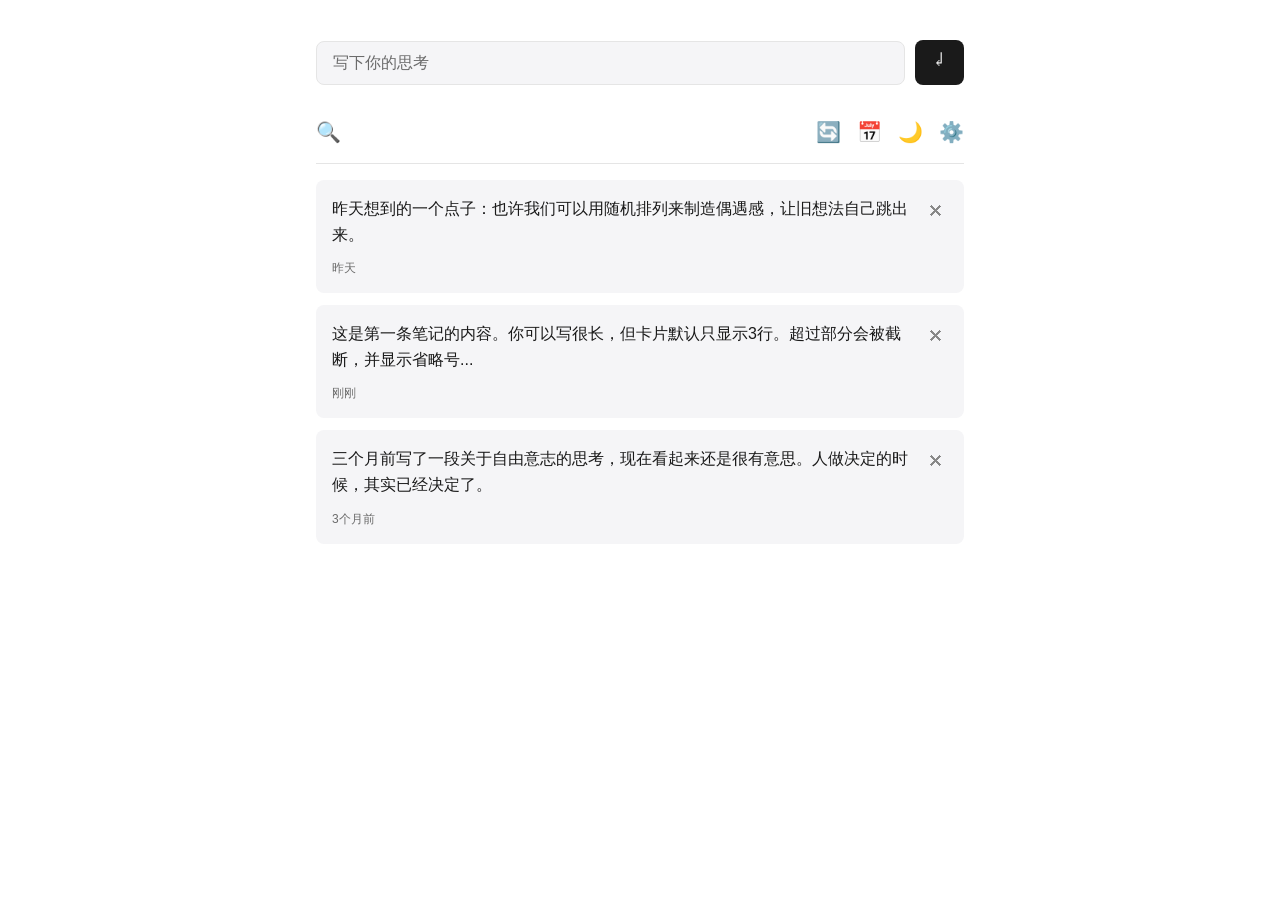
==== index.html @ ef9dca8f "第一次提交，初稿吧，还差api呢" ====
<!DOCTYPE html>
<html lang="zh-CN">

<head>
    <meta charset="UTF-8">
    <meta name="viewport" content="width=device-width, initial-scale=1.0">
    <title>MindSpark · 想法引力场</title>
    <style>
        /* 设计系统 - 变量 */
        :root {
            --bg-primary: #ffffff;
            /* 主背景：纯白 */
            --bg-card: #f5f5f7;
            --bg-input: #f5f5f7;
            --text-primary: #1a1a1a;
            --text-secondary: #6b6b6b;
            --border: #e5e5e5;
            --accent: #1a1a1a;
            --danger: #cc4444;
            --card-hover: #eaeaea;
        }

        /* 深色主题 - 通过 .dark-theme 类激活 */
        .dark-theme {
            --bg-primary: #1a1a1a;
            --bg-card: #252525;
            --bg-input: #2a2a2a;
            --text-primary: #e0e0e0;
            --text-secondary: #888888;
            --border: #333333;
            --accent: #ffffff;
            --danger: #cc4444;
            --card-hover: #2e2e2e;
        }

        /* 全局重置 */
        * {
            margin: 0;
            padding: 0;
            box-sizing: border-box;
        }

        body {
            background-color: var(--bg-primary);
            font-family: -apple-system, BlinkMacSystemFont, "Segoe UI", Roboto, "Noto Sans SC", sans-serif;
            color: var(--text-primary);
            line-height: 1.5;
            padding: 40px 0;
            /* 上边距40px，左右0，下边距40px */
            margin: 0;
            transition: background-color 0.2s ease, color 0.2s ease;
        }


        .container {
            max-width: 680px;
            margin: 0 auto;
            padding: 0 16px;
            /* 左右留白，上边距由 body 提供 */
        }

        /* 顶部输入区 */
        .top-bar {
            display: flex;
            align-items: center;
            gap: 10px;
            margin-bottom: 24px;
        }

        .search-input {
            flex: 1;
            background-color: var(--bg-input);
            border: 1px solid var(--border);
            border-radius: 8px;
            padding: 12px 16px;
            /* 调大内边距，更舒适 */
            font-size: 16px;
            color: var(--text-primary);
            outline: none;
            transition: border 0.15s;
        }

        .search-input:focus {
            border-color: #555;
        }

        .search-input::placeholder {
            color: var(--text-secondary);
        }

        .search-btn {
            padding: 12px 20px;
            background-color: var(--accent);
            color: var(--bg-primary);
            /* 注意这里分号 */
            border: none;
            border-radius: 8px;
            font-size: 18px;
            cursor: pointer;
            white-space: nowrap;
            transition: 0.1s;
        }

        .search-btn:hover {
            opacity: 0.9;
        }

        /* 工具栏 */
        .toolbar {
            display: flex;
            justify-content: space-between;
            align-items: center;
            padding: 8px 0 16px;
            border-bottom: 1px solid var(--border);
            margin-bottom: 16px;
        }

        .icon {
            font-size: 20px;
            color: var(--text-secondary);
            cursor: pointer;
            background: transparent;
            width: auto;
            height: auto;
            display: flex;
            justify-content: center;
            align-items: center;
            transition: background-color 0.2s ease, border-color 0.2s ease, color 0.2s ease;
        }

        .icon:hover {
            color: var(--accent);
        }

        .icon.active {
            color: var(--accent);
        }

        /* 卡片流 */
        .note-card {
            background-color: var(--bg-card);
            border-radius: 8px;
            padding: 16px;
            margin-bottom: 12px;
            transition: background 0.15s, border 0.2s, margin 0.2s;
            cursor: pointer;
            animation: fadeIn 0.6s ease-in-out;
            animation-fill-mode: backwards;
        }

        .note-card:hover {
            background-color: var(--card-hover);
        }

        .note-content {
            font-size: 16px;
            color: var(--text-primary);
            line-height: 1.6;
            margin-bottom: 12px;
            /* 3行截断 */
            display: -webkit-box;
            -webkit-line-clamp: 3;
            -webkit-box-orient: vertical;
            overflow: hidden;
            word-break: break-word;
        }

        .note-time {
            font-size: 12px;
            color: var(--text-secondary);
            text-align: left;
        }

        /* 淡出动画 */
        .note-card.fade-out {
            opacity: 0;
            transition: opacity 0.3s ease;
        }

        .delete-btn:hover {
            color: var(--danger) !important;
            transition: color 0.15s;
        }

        /* ---------- 删除淡出动画 ---------- */
        .note-card.fade-out {
            opacity: 0;
            transition: opacity 0.3s ease;
        }

        /* 空状态提示（稍后 JS 会用到） */
        .empty-state {
            text-align: center;
            color: var(--text-secondary);
            padding: 48px 0;
            font-size: 16px;
        }

        /* ---------- 模态框（卡片弹出层）---------- */
        .modal-overlay {
            position: fixed;
            top: 0;
            left: 0;
            width: 100%;
            height: 100%;
            background-color: rgba(0, 0, 0, 0.5);
            display: flex;
            align-items: center;
            justify-content: center;
            z-index: 1000;
            opacity: 0;
            visibility: hidden;
            transition: opacity 0.2s ease, visibility 0.2s ease;
        }

        .modal-overlay.active {
            opacity: 1;
            visibility: visible;
        }

        .modal-card {
            background-color: var(--bg-card);
            color: var(--text-primary);
            border-radius: 12px;
            padding: 24px;
            max-width: 600px;
            width: 90%;
            max-height: 80vh;
            overflow-y: auto;
            box-shadow: 0 10px 25px rgba(0, 0, 0, 0.2);
            border: 1px solid var(--border);
        }

        .modal-content {
            font-size: 18px;
            line-height: 1.6;
            margin-bottom: 20px;
            white-space: pre-wrap;
            word-break: break-word;
        }

        .modal-time {
            font-size: 14px;
            color: var(--text-secondary);
            margin-bottom: 16px;
        }

        .modal-close-btn {
            display: inline-block;
            padding: 8px 16px;
            background-color: var(--accent);
            color: var(--bg-primary);
            border: none;
            border-radius: 6px;
            cursor: pointer;
            font-size: 14px;
            transition: opacity 0.15s;
        }

        .modal-close-btn:hover {
            opacity: 0.8;
        }

        .toolbar-search-input {
            background-color: var(--bg-input);
            color: var(--text-primary);
            border: 1px solid var(--border);
            border-radius: 8px;
            padding: 6px 12px;
            cursor: pointer;
            font-size: 16px;
            transition: border 0.15s, width 0.2s ease;
            outline: none;
            width: 100%;
            max-width: 420px;
            box-sizing: border-box;
        }

        .toolbar-search-input:focus {
            border-color: #555
        }

        .toolbar-search-input::placeholder {
            color: var(-text-secondary);
        }

        /*移动端适配：宽度自适应*/
        @media (max-width: 480px) {
            .toolbar-search-input {
                width: 100%;
            }
        }

        /*搜索关键词高亮*/
        mark {
            background-color: #ffeb3b;
            color: #1a1a1a;
            padding: 0 2px;
            border-radius: 2px;
        }

        /*深色主体下关键词高亮*/
        .dark-theme mark {
            background-color: #f9a825;
            color: #1a1a1a;
        }

        /* 搜索框容器（用于定位清除按钮） */
        .search-container {
            position: relative;
            display: block;
            flex: 1;
            min-width: 0;
        }

        /* 清除按钮样式 */
        .search-clear {
            position: absolute;
            right: 8px;
            top: 50%;
            transform: translateY(-50%);
            color: var(--text-secondary);
            cursor: pointer;
            font-size: 16px;
            line-height: 1;
            padding: 4px;
            border-radius: 50%;
            transition: background-color 0.15s;
            z-index: 2;
        }

        .search-clear:hover {
            background-color: rgba(128, 128, 128, 0.2);
            color: var(--accent);
        }

        /* 深色主题下 hover 效果适配 */
        .dark-theme .search-clear:hover {
            background-color: rgba(255, 255, 255, 0.1);
        }

        @keyframes fadeIn {
            from {
                opacity: 0;
            }

            to {
                opacity: 1;
            }
        }

        /* ---------- 设置下拉菜单 ---------- */
        .settings-toggle {
            /* 与普通图标一致，无需额外样式 */
        }

        .settings-dropdown {
            position: absolute;
            top: 100%;
            /* 位于图标下方 */
            right: 0;
            /* 右对齐 */
            background-color: var(--bg-card);
            border: 1px solid var(--border);
            border-radius: 8px;
            padding: 8px 0;
            min-width: 150px;
            box-shadow: 0 4px 12px rgba(0, 0, 0, 0.15);
            z-index: 1001;
            /* 高于模态框的背景？但模态框 z-index 是 1000，这里稍高确保在下拉时不被遮挡 */
        }

        .settings-item {
            display: block;
            width: 100%;
            padding: 10px 16px;
            background: none;
            border: none;
            text-align: left;
            font-size: 14px;
            color: var(--text-primary);
            cursor: pointer;
            transition: background 0.15s;
        }

        .settings-item:hover {
            background-color: var(--card-hover);
        }

        /* 深色主题适配 */
        .dark-theme .settings-dropdown {
            box-shadow: 0 4px 12px rgba(0, 0, 0, 0.5);
        }
    </style>
</head>

<body>

    <div class="container">
        <!-- 场景 1: 输入框 + 按钮 -->
        <div class="top-bar">
            <input type="text" class="search-input" placeholder="写下你的思考">
            <button class="search-btn">↵</button>
        </div>

        <!-- 场景 2: 左一个图标，右一个图标 -->
        <!-- 工具栏 -->
        <div class="toolbar">
            <!-- 左侧组：搜索图标 + 搜索框容器（可伸缩） -->
            <div style="display: flex; gap: 16px; align-items: center; flex: 1;">
                <div class="icon search-icon" id="searchIcon">🔍</div>
                <div class="search-container" id="searchContainer" style="display: none;">
                    <input type="text" class="toolbar-search-input" id="searchBox" placeholder="找找看"
                        style="width: 100%; padding-right: 30px;">
                    <span class="search-clear" id="searchClear"
                        style="position: absolute; right: 8px; top: 50%; transform: translateY(-50%); cursor: pointer; display: none;">✕</span>
                </div>
            </div>

            <!-- 右侧组：排序图标 + 主题图标 + 设置图标（带下拉） -->
            <div style="display: flex; gap: 16px; align-items: center; position: relative;">
                <div class="icon sort-toggle" data-mode="random" title="随机排列">🔄</div>
                <div class="icon sort-toggle" data-mode="time" title="按时间排序">📅</div>
                <div class="icon theme-toggle" aria-label="切换到深色主题" role="button" tabindex="0">🌙</div>

                <!-- 设置图标和下拉菜单 -->
                <div class="icon settings-toggle" id="settingsToggle" title="设置">⚙️</div>
                <div class="settings-dropdown" id="settingsDropdown" style="display: none;">
                    <button class="settings-item" id="exportJsonBtn">导出 JSON</button>
                    <button class="settings-item" id="exportMarkdownBtn">导出 Markdown</button>
                    <button class="settings-item" id="importJsonBtn">导入 JSON</button>
                    <button class="settings-item" id="importMarkdownBtn">导入 Markdown</button>
                </div>
            </div>
        </div>

        <!-- 隐藏的文件输入（用于导入） -->
        <input type="file" id="importFileInput" accept=".json" style="display: none;">
        <input type="file" id="importMarkdownFileInput" accept=".md" style="display: none;">

        <!-- 场景 3: 笔记栏 -->
    </div>
    <!-- 模态框 -->
    <div class="modal-overlay" id="modalOverlay">
        <div class="modal-card">
            <!-- 内容显示区（查看模式） -->
            <div class="modal-content" id="modalContent"></div>
            <div class="modal-time" id="modalTime"></div>

            <!-- 编辑模式：文本输入框（默认隐藏） -->
            <textarea id="modalEditTextarea" class="modal-edit-textarea"
                style="display: none; width: 100%; min-height: 150px; padding: 12px; background: var(--bg-input); color: var(--text-primary); border: 1px solid var(--border); border-radius: 8px; font-size: 16px; line-height: 1.6; resize: vertical;"></textarea>

            <!-- 按钮组 -->
            <div style="display: flex; gap: 12px; justify-content: flex-end; margin-top: 16px;">
                <!-- 查看模式按钮 -->
                <button class="modal-close-btn" id="modalCloseBtn">关闭</button>
                <button class="modal-edit-btn" id="modalEditBtn"
                    style="background: var(--accent); color: var(--bg-primary); border: none; border-radius: 6px; padding: 8px 16px; cursor: pointer; font-size: 14px;">编辑</button>
                <!-- 编辑模式按钮（默认隐藏） -->
                <button class="modal-save-btn" id="modalSaveBtn"
                    style="display: none; background: var(--accent); color: var(--bg-primary); border: none; border-radius: 6px; padding: 8px 16px; cursor: pointer; font-size: 14px;">保存</button>
                <button class="modal-cancel-btn" id="modalCancelBtn"
                    style="display: none; background: transparent; color: var(--text-secondary); border: 1px solid var(--border); border-radius: 6px; padding: 8px 16px; cursor: pointer; font-size: 14px;">取消</button>
            </div>
        </div>
    </div>

    <script src="script.js"></script>
</body>

</html>
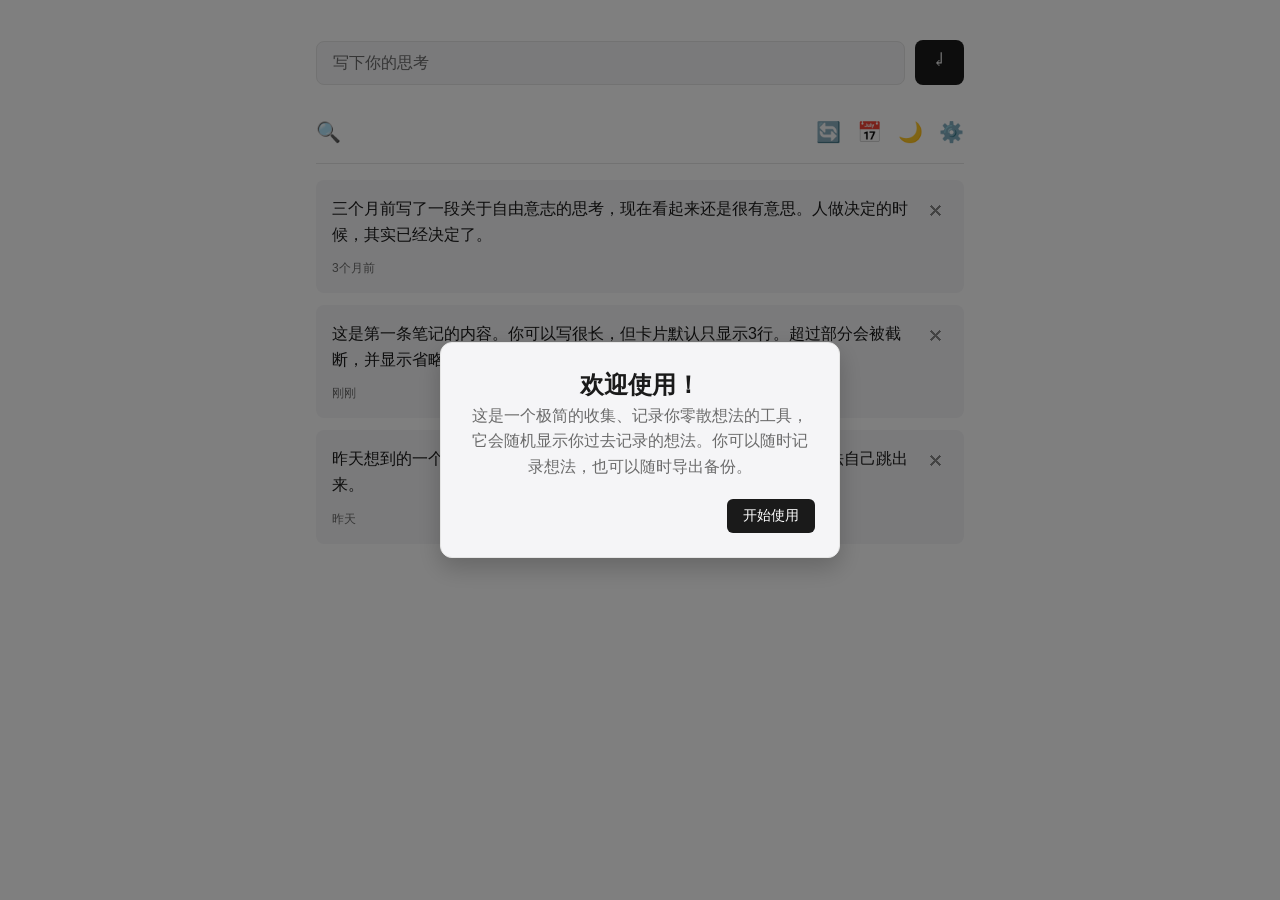
==== commit 35eb7b4c: "feat: 增加首次使用引导，添加 AI 设置功能，支持 Embedding API 配置和相似笔记推荐" ====
--- a/index.html
+++ b/index.html
@@ -182,12 +182,6 @@
             transition: color 0.15s;
         }
 
-        /* ---------- 删除淡出动画 ---------- */
-        .note-card.fade-out {
-            opacity: 0;
-            transition: opacity 0.3s ease;
-        }
-
         /* 空状态提示（稍后 JS 会用到） */
         .empty-state {
             text-align: center;
@@ -272,7 +266,6 @@
             transition: border 0.15s, width 0.2s ease;
             outline: none;
             width: 100%;
-            max-width: 420px;
             box-sizing: border-box;
         }
 
@@ -281,7 +274,7 @@
         }
 
         .toolbar-search-input::placeholder {
-            color: var(-text-secondary);
+            color: var(--text-secondary);
         }
 
         /*移动端适配：宽度自适应*/
@@ -391,6 +384,78 @@
         .dark-theme .settings-dropdown {
             box-shadow: 0 4px 12px rgba(0, 0, 0, 0.5);
         }
+
+        /* ---------- 首次使用引导 ---------- */
+        .welcome-overlay {
+            position: fixed;
+            top: 0;
+            left: 0;
+            width: 100%;
+            height: 100%;
+            background-color: rgba(0, 0, 0, 0.5);
+            display: flex;
+            align-items: center;
+            justify-content: center;
+            z-index: 2000;
+            /* 高于模态框 */
+            opacity: 0;
+            visibility: hidden;
+            transition: opacity 0.2s ease, visibility 0.2s ease;
+        }
+
+        .welcome-overlay.active {
+            opacity: 1;
+            visibility: visible;
+        }
+
+        .welcome-card {
+            background-color: var(--bg-card);
+            color: var(--text-primary);
+            border-radius: 12px;
+            padding: 24px;
+            max-width: 400px;
+            width: 90%;
+            text-align: center;
+            border: 1px solid var(--border);
+            box-shadow: 0 10px 25px rgba(0, 0, 0, 0.2);
+        }
+
+        .welcome-content {
+            font-size: 18px;
+            line-height: 1.6;
+            margin-bottom: 24px;
+        }
+
+        .welcome-btn {
+            background-color: var(--accent);
+            color: var(--bg-primary);
+            border: none;
+            border-radius: 8px;
+            padding: 12px 24px;
+            font-size: 16px;
+            cursor: pointer;
+            transition: opacity 0.15s;
+        }
+
+        .welcome-btn:hover {
+            opacity: 0.8;
+        }
+
+        .related-note-item {
+            padding: 8px 0;
+            border-bottom: 1px dashed var(--border);
+            cursor: pointer;
+            font-size: 14px;
+            color: var(--text-primary);
+        }
+
+        .related-note-item:last-child {
+            border-bottom: none;
+        }
+
+        .related-note-item:hover {
+            background-color: var(--card-hover);
+        }
     </style>
 </head>
 
@@ -407,7 +472,7 @@
         <!-- 工具栏 -->
         <div class="toolbar">
             <!-- 左侧组：搜索图标 + 搜索框容器（可伸缩） -->
-            <div style="display: flex; gap: 16px; align-items: center; flex: 1;">
+            <div style="display: flex; gap: 16px; align-items: center; flex: 1;margin-right: 16px;">
                 <div class="icon search-icon" id="searchIcon">🔍</div>
                 <div class="search-container" id="searchContainer" style="display: none;">
                     <input type="text" class="toolbar-search-input" id="searchBox" placeholder="找找看"
@@ -430,6 +495,7 @@
                     <button class="settings-item" id="exportMarkdownBtn">导出 Markdown</button>
                     <button class="settings-item" id="importJsonBtn">导入 JSON</button>
                     <button class="settings-item" id="importMarkdownBtn">导入 Markdown</button>
+                    <button class="settings-item" id="openAiSettingsBtn">🤖 AI 设置</button>
                 </div>
             </div>
         </div>
@@ -437,6 +503,19 @@
         <!-- 隐藏的文件输入（用于导入） -->
         <input type="file" id="importFileInput" accept=".json" style="display: none;">
         <input type="file" id="importMarkdownFileInput" accept=".md" style="display: none;">
+
+        <!--首次使用引导-->
+        <div class="welcome-overlay" id="welcomeOverlay">
+            <div class="welcome-card">
+                <h2 style="margin-top: 0; color: var(--text-primary);">欢迎使用！</h2>
+                <p style="color: var(--text-secondary); line-height: 1.6;">
+                    这是一个极简的收集、记录你零散想法的工具，它会随机显示你过去记录的想法。你可以随时记录想法，也可以随时导出备份。
+                </p>
+                <div style="margin-top: 20px; display: flex; gap: 12px; justify-content: flex-end;">
+                    <button class="modal-close-btn" id="welcomeBtn">开始使用</button>
+                </div>
+            </div>
+        </div>
 
         <!-- 场景 3: 笔记栏 -->
     </div>
@@ -463,9 +542,46 @@
                 <button class="modal-cancel-btn" id="modalCancelBtn"
                     style="display: none; background: transparent; color: var(--text-secondary); border: 1px solid var(--border); border-radius: 6px; padding: 8px 16px; cursor: pointer; font-size: 14px;">取消</button>
             </div>
+            <div class="related-notes" id="relatedNotes"
+                style="margin-top: 20px; border-top: 1px solid var(--border); padding-top: 16px; display: none;">
+                <div style="font-size: 14px; color: var(--text-secondary); margin-bottom: 12px;">相关想法</div>
+                <div id="relatedNotesList"></div>
+            </div>
         </div>
     </div>
 
+    <!-- AI 设置模态框 -->
+    <div class="modal-overlay" id="aiSettingsOverlay">
+        <div class="modal-card" style="max-width: 500px;">
+            <h3 style="margin-bottom: 16px;">AI 设置</h3>
+            <div style="margin-bottom: 16px;">
+                <label style="display: block; margin-bottom: 4px;">API 服务商</label>
+                <select id="apiProvider" class="search-input" style="width: 100%;">
+                    <option value="openai">OpenAI</option>
+                    <option value="siliconflow">硅基流动</option>
+                    <option value="custom">自定义</option>
+                </select>
+            </div>
+            <div style="margin-bottom: 16px;" id="customApiUrlGroup" style="display: none;">
+                <label style="display: block; margin-bottom: 4px;">API 地址</label>
+                <input type="text" id="customApiUrl" class="search-input" placeholder="https://api.example.com/v1">
+            </div>
+            <div style="margin-bottom: 16px;">
+                <label style="display: block; margin-bottom: 4px;">API Key</label>
+                <input type="password" id="apiKey" class="search-input" placeholder="sk-...">
+            </div>
+            <div style="margin-bottom: 16px;">
+                <label style="display: block; margin-bottom: 4px;">模型名称</label>
+                <input type="text" id="embeddingModel" class="search-input" placeholder="text-embedding-3-small">
+            </div>
+            <div style="display: flex; gap: 12px; justify-content: flex-end;">
+                <button class="modal-close-btn" id="testApiBtn">测试连接</button>
+                <button class="modal-close-btn" id="saveApiSettingsBtn">保存</button>
+                <button class="modal-close-btn" id="closeAiSettingsBtn">取消</button>
+            </div>
+        </div>
+    </div>
+
     <script src="script.js"></script>
 </body>
 
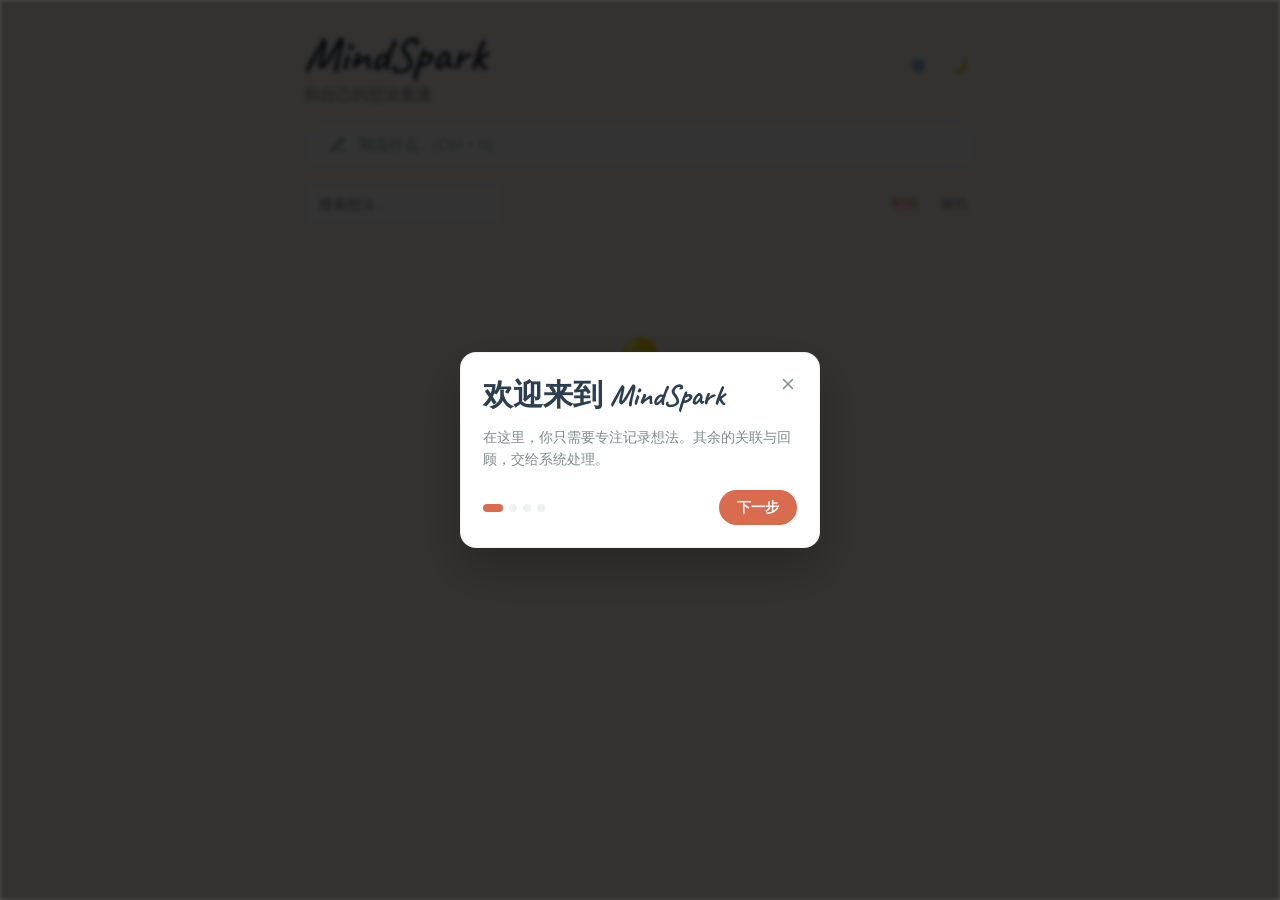
==== commit 8a05ee7f: "简单更新" ====
--- a/index.html
+++ b/index.html
@@ -4,585 +4,259 @@
 <head>
     <meta charset="UTF-8">
     <meta name="viewport" content="width=device-width, initial-scale=1.0">
-    <title>MindSpark · 想法引力场</title>
-    <style>
-        /* 设计系统 - 变量 */
-        :root {
-            --bg-primary: #ffffff;
-            /* 主背景：纯白 */
-            --bg-card: #f5f5f7;
-            --bg-input: #f5f5f7;
-            --text-primary: #1a1a1a;
-            --text-secondary: #6b6b6b;
-            --border: #e5e5e5;
-            --accent: #1a1a1a;
-            --danger: #cc4444;
-            --card-hover: #eaeaea;
-        }
-
-        /* 深色主题 - 通过 .dark-theme 类激活 */
-        .dark-theme {
-            --bg-primary: #1a1a1a;
-            --bg-card: #252525;
-            --bg-input: #2a2a2a;
-            --text-primary: #e0e0e0;
-            --text-secondary: #888888;
-            --border: #333333;
-            --accent: #ffffff;
-            --danger: #cc4444;
-            --card-hover: #2e2e2e;
-        }
-
-        /* 全局重置 */
-        * {
-            margin: 0;
-            padding: 0;
-            box-sizing: border-box;
-        }
-
-        body {
-            background-color: var(--bg-primary);
-            font-family: -apple-system, BlinkMacSystemFont, "Segoe UI", Roboto, "Noto Sans SC", sans-serif;
-            color: var(--text-primary);
-            line-height: 1.5;
-            padding: 40px 0;
-            /* 上边距40px，左右0，下边距40px */
-            margin: 0;
-            transition: background-color 0.2s ease, color 0.2s ease;
-        }
-
-
-        .container {
-            max-width: 680px;
-            margin: 0 auto;
-            padding: 0 16px;
-            /* 左右留白，上边距由 body 提供 */
-        }
-
-        /* 顶部输入区 */
-        .top-bar {
-            display: flex;
-            align-items: center;
-            gap: 10px;
-            margin-bottom: 24px;
-        }
-
-        .search-input {
-            flex: 1;
-            background-color: var(--bg-input);
-            border: 1px solid var(--border);
-            border-radius: 8px;
-            padding: 12px 16px;
-            /* 调大内边距，更舒适 */
-            font-size: 16px;
-            color: var(--text-primary);
-            outline: none;
-            transition: border 0.15s;
-        }
-
-        .search-input:focus {
-            border-color: #555;
-        }
-
-        .search-input::placeholder {
-            color: var(--text-secondary);
-        }
-
-        .search-btn {
-            padding: 12px 20px;
-            background-color: var(--accent);
-            color: var(--bg-primary);
-            /* 注意这里分号 */
-            border: none;
-            border-radius: 8px;
-            font-size: 18px;
-            cursor: pointer;
-            white-space: nowrap;
-            transition: 0.1s;
-        }
-
-        .search-btn:hover {
-            opacity: 0.9;
-        }
-
-        /* 工具栏 */
-        .toolbar {
-            display: flex;
-            justify-content: space-between;
-            align-items: center;
-            padding: 8px 0 16px;
-            border-bottom: 1px solid var(--border);
-            margin-bottom: 16px;
-        }
-
-        .icon {
-            font-size: 20px;
-            color: var(--text-secondary);
-            cursor: pointer;
-            background: transparent;
-            width: auto;
-            height: auto;
-            display: flex;
-            justify-content: center;
-            align-items: center;
-            transition: background-color 0.2s ease, border-color 0.2s ease, color 0.2s ease;
-        }
-
-        .icon:hover {
-            color: var(--accent);
-        }
-
-        .icon.active {
-            color: var(--accent);
-        }
-
-        /* 卡片流 */
-        .note-card {
-            background-color: var(--bg-card);
-            border-radius: 8px;
-            padding: 16px;
-            margin-bottom: 12px;
-            transition: background 0.15s, border 0.2s, margin 0.2s;
-            cursor: pointer;
-            animation: fadeIn 0.6s ease-in-out;
-            animation-fill-mode: backwards;
-        }
-
-        .note-card:hover {
-            background-color: var(--card-hover);
-        }
-
-        .note-content {
-            font-size: 16px;
-            color: var(--text-primary);
-            line-height: 1.6;
-            margin-bottom: 12px;
-            /* 3行截断 */
-            display: -webkit-box;
-            -webkit-line-clamp: 3;
-            -webkit-box-orient: vertical;
-            overflow: hidden;
-            word-break: break-word;
-        }
-
-        .note-time {
-            font-size: 12px;
-            color: var(--text-secondary);
-            text-align: left;
-        }
-
-        /* 淡出动画 */
-        .note-card.fade-out {
-            opacity: 0;
-            transition: opacity 0.3s ease;
-        }
-
-        .delete-btn:hover {
-            color: var(--danger) !important;
-            transition: color 0.15s;
-        }
-
-        /* 空状态提示（稍后 JS 会用到） */
-        .empty-state {
-            text-align: center;
-            color: var(--text-secondary);
-            padding: 48px 0;
-            font-size: 16px;
-        }
-
-        /* ---------- 模态框（卡片弹出层）---------- */
-        .modal-overlay {
-            position: fixed;
-            top: 0;
-            left: 0;
-            width: 100%;
-            height: 100%;
-            background-color: rgba(0, 0, 0, 0.5);
-            display: flex;
-            align-items: center;
-            justify-content: center;
-            z-index: 1000;
-            opacity: 0;
-            visibility: hidden;
-            transition: opacity 0.2s ease, visibility 0.2s ease;
-        }
-
-        .modal-overlay.active {
-            opacity: 1;
-            visibility: visible;
-        }
-
-        .modal-card {
-            background-color: var(--bg-card);
-            color: var(--text-primary);
-            border-radius: 12px;
-            padding: 24px;
-            max-width: 600px;
-            width: 90%;
-            max-height: 80vh;
-            overflow-y: auto;
-            box-shadow: 0 10px 25px rgba(0, 0, 0, 0.2);
-            border: 1px solid var(--border);
-        }
-
-        .modal-content {
-            font-size: 18px;
-            line-height: 1.6;
-            margin-bottom: 20px;
-            white-space: pre-wrap;
-            word-break: break-word;
-        }
-
-        .modal-time {
-            font-size: 14px;
-            color: var(--text-secondary);
-            margin-bottom: 16px;
-        }
-
-        .modal-close-btn {
-            display: inline-block;
-            padding: 8px 16px;
-            background-color: var(--accent);
-            color: var(--bg-primary);
-            border: none;
-            border-radius: 6px;
-            cursor: pointer;
-            font-size: 14px;
-            transition: opacity 0.15s;
-        }
-
-        .modal-close-btn:hover {
-            opacity: 0.8;
-        }
-
-        .toolbar-search-input {
-            background-color: var(--bg-input);
-            color: var(--text-primary);
-            border: 1px solid var(--border);
-            border-radius: 8px;
-            padding: 6px 12px;
-            cursor: pointer;
-            font-size: 16px;
-            transition: border 0.15s, width 0.2s ease;
-            outline: none;
-            width: 100%;
-            box-sizing: border-box;
-        }
-
-        .toolbar-search-input:focus {
-            border-color: #555
-        }
-
-        .toolbar-search-input::placeholder {
-            color: var(--text-secondary);
-        }
-
-        /*移动端适配：宽度自适应*/
-        @media (max-width: 480px) {
-            .toolbar-search-input {
-                width: 100%;
-            }
-        }
-
-        /*搜索关键词高亮*/
-        mark {
-            background-color: #ffeb3b;
-            color: #1a1a1a;
-            padding: 0 2px;
-            border-radius: 2px;
-        }
-
-        /*深色主体下关键词高亮*/
-        .dark-theme mark {
-            background-color: #f9a825;
-            color: #1a1a1a;
-        }
-
-        /* 搜索框容器（用于定位清除按钮） */
-        .search-container {
-            position: relative;
-            display: block;
-            flex: 1;
-            min-width: 0;
-        }
-
-        /* 清除按钮样式 */
-        .search-clear {
-            position: absolute;
-            right: 8px;
-            top: 50%;
-            transform: translateY(-50%);
-            color: var(--text-secondary);
-            cursor: pointer;
-            font-size: 16px;
-            line-height: 1;
-            padding: 4px;
-            border-radius: 50%;
-            transition: background-color 0.15s;
-            z-index: 2;
-        }
-
-        .search-clear:hover {
-            background-color: rgba(128, 128, 128, 0.2);
-            color: var(--accent);
-        }
-
-        /* 深色主题下 hover 效果适配 */
-        .dark-theme .search-clear:hover {
-            background-color: rgba(255, 255, 255, 0.1);
-        }
-
-        @keyframes fadeIn {
-            from {
-                opacity: 0;
-            }
-
-            to {
-                opacity: 1;
-            }
-        }
-
-        /* ---------- 设置下拉菜单 ---------- */
-        .settings-toggle {
-            /* 与普通图标一致，无需额外样式 */
-        }
-
-        .settings-dropdown {
-            position: absolute;
-            top: 100%;
-            /* 位于图标下方 */
-            right: 0;
-            /* 右对齐 */
-            background-color: var(--bg-card);
-            border: 1px solid var(--border);
-            border-radius: 8px;
-            padding: 8px 0;
-            min-width: 150px;
-            box-shadow: 0 4px 12px rgba(0, 0, 0, 0.15);
-            z-index: 1001;
-            /* 高于模态框的背景？但模态框 z-index 是 1000，这里稍高确保在下拉时不被遮挡 */
-        }
-
-        .settings-item {
-            display: block;
-            width: 100%;
-            padding: 10px 16px;
-            background: none;
-            border: none;
-            text-align: left;
-            font-size: 14px;
-            color: var(--text-primary);
-            cursor: pointer;
-            transition: background 0.15s;
-        }
-
-        .settings-item:hover {
-            background-color: var(--card-hover);
-        }
-
-        /* 深色主题适配 */
-        .dark-theme .settings-dropdown {
-            box-shadow: 0 4px 12px rgba(0, 0, 0, 0.5);
-        }
-
-        /* ---------- 首次使用引导 ---------- */
-        .welcome-overlay {
-            position: fixed;
-            top: 0;
-            left: 0;
-            width: 100%;
-            height: 100%;
-            background-color: rgba(0, 0, 0, 0.5);
-            display: flex;
-            align-items: center;
-            justify-content: center;
-            z-index: 2000;
-            /* 高于模态框 */
-            opacity: 0;
-            visibility: hidden;
-            transition: opacity 0.2s ease, visibility 0.2s ease;
-        }
-
-        .welcome-overlay.active {
-            opacity: 1;
-            visibility: visible;
-        }
-
-        .welcome-card {
-            background-color: var(--bg-card);
-            color: var(--text-primary);
-            border-radius: 12px;
-            padding: 24px;
-            max-width: 400px;
-            width: 90%;
-            text-align: center;
-            border: 1px solid var(--border);
-            box-shadow: 0 10px 25px rgba(0, 0, 0, 0.2);
-        }
-
-        .welcome-content {
-            font-size: 18px;
-            line-height: 1.6;
-            margin-bottom: 24px;
-        }
-
-        .welcome-btn {
-            background-color: var(--accent);
-            color: var(--bg-primary);
-            border: none;
-            border-radius: 8px;
-            padding: 12px 24px;
-            font-size: 16px;
-            cursor: pointer;
-            transition: opacity 0.15s;
-        }
-
-        .welcome-btn:hover {
-            opacity: 0.8;
-        }
-
-        .related-note-item {
-            padding: 8px 0;
-            border-bottom: 1px dashed var(--border);
-            cursor: pointer;
-            font-size: 14px;
-            color: var(--text-primary);
-        }
-
-        .related-note-item:last-child {
-            border-bottom: none;
-        }
-
-        .related-note-item:hover {
-            background-color: var(--card-hover);
-        }
-    </style>
+    <title>MindSpark Lite</title>
+    <meta name="description" content="MindSpark - 和自己的想法重逢。一个简洁的 AI 辅助想法管理工具。">
+    <link rel="preconnect" href="https://fonts.googleapis.com">
+    <link rel="preconnect" href="https://fonts.gstatic.com" crossorigin>
+    <link
+        href="https://fonts.googleapis.com/css2?family=Caveat:wght@400;700&family=Quicksand:wght@400;500;600&display=swap"
+        rel="stylesheet">
+    <link rel="stylesheet" href="mindspark_lite.css">
 </head>
 
 <body>
-
     <div class="container">
-        <!-- 场景 1: 输入框 + 按钮 -->
-        <div class="top-bar">
-            <input type="text" class="search-input" placeholder="写下你的思考">
-            <button class="search-btn">↵</button>
-        </div>
-
-        <!-- 场景 2: 左一个图标，右一个图标 -->
-        <!-- 工具栏 -->
-        <div class="toolbar">
-            <!-- 左侧组：搜索图标 + 搜索框容器（可伸缩） -->
-            <div style="display: flex; gap: 16px; align-items: center; flex: 1;margin-right: 16px;">
-                <div class="icon search-icon" id="searchIcon">🔍</div>
-                <div class="search-container" id="searchContainer" style="display: none;">
-                    <input type="text" class="toolbar-search-input" id="searchBox" placeholder="找找看"
-                        style="width: 100%; padding-right: 30px;">
-                    <span class="search-clear" id="searchClear"
-                        style="position: absolute; right: 8px; top: 50%; transform: translateY(-50%); cursor: pointer; display: none;">✕</span>
-                </div>
-            </div>
-
-            <!-- 右侧组：排序图标 + 主题图标 + 设置图标（带下拉） -->
-            <div style="display: flex; gap: 16px; align-items: center; position: relative;">
-                <div class="icon sort-toggle" data-mode="random" title="随机排列">🔄</div>
-                <div class="icon sort-toggle" data-mode="time" title="按时间排序">📅</div>
-                <div class="icon theme-toggle" aria-label="切换到深色主题" role="button" tabindex="0">🌙</div>
-
-                <!-- 设置图标和下拉菜单 -->
-                <div class="icon settings-toggle" id="settingsToggle" title="设置">⚙️</div>
-                <div class="settings-dropdown" id="settingsDropdown" style="display: none;">
-                    <button class="settings-item" id="exportJsonBtn">导出 JSON</button>
-                    <button class="settings-item" id="exportMarkdownBtn">导出 Markdown</button>
-                    <button class="settings-item" id="importJsonBtn">导入 JSON</button>
-                    <button class="settings-item" id="importMarkdownBtn">导入 Markdown</button>
-                    <button class="settings-item" id="openAiSettingsBtn">🤖 AI 设置</button>
-                </div>
-            </div>
-        </div>
-
-        <!-- 隐藏的文件输入（用于导入） -->
-        <input type="file" id="importFileInput" accept=".json" style="display: none;">
-        <input type="file" id="importMarkdownFileInput" accept=".md" style="display: none;">
-
-        <!--首次使用引导-->
-        <div class="welcome-overlay" id="welcomeOverlay">
-            <div class="welcome-card">
-                <h2 style="margin-top: 0; color: var(--text-primary);">欢迎使用！</h2>
-                <p style="color: var(--text-secondary); line-height: 1.6;">
-                    这是一个极简的收集、记录你零散想法的工具，它会随机显示你过去记录的想法。你可以随时记录想法，也可以随时导出备份。
-                </p>
-                <div style="margin-top: 20px; display: flex; gap: 12px; justify-content: flex-end;">
-                    <button class="modal-close-btn" id="welcomeBtn">开始使用</button>
-                </div>
-            </div>
-        </div>
-
-        <!-- 场景 3: 笔记栏 -->
-    </div>
-    <!-- 模态框 -->
-    <div class="modal-overlay" id="modalOverlay">
-        <div class="modal-card">
-            <!-- 内容显示区（查看模式） -->
-            <div class="modal-content" id="modalContent"></div>
-            <div class="modal-time" id="modalTime"></div>
-
-            <!-- 编辑模式：文本输入框（默认隐藏） -->
-            <textarea id="modalEditTextarea" class="modal-edit-textarea"
-                style="display: none; width: 100%; min-height: 150px; padding: 12px; background: var(--bg-input); color: var(--text-primary); border: 1px solid var(--border); border-radius: 8px; font-size: 16px; line-height: 1.6; resize: vertical;"></textarea>
-
-            <!-- 按钮组 -->
-            <div style="display: flex; gap: 12px; justify-content: flex-end; margin-top: 16px;">
-                <!-- 查看模式按钮 -->
-                <button class="modal-close-btn" id="modalCloseBtn">关闭</button>
-                <button class="modal-edit-btn" id="modalEditBtn"
-                    style="background: var(--accent); color: var(--bg-primary); border: none; border-radius: 6px; padding: 8px 16px; cursor: pointer; font-size: 14px;">编辑</button>
-                <!-- 编辑模式按钮（默认隐藏） -->
-                <button class="modal-save-btn" id="modalSaveBtn"
-                    style="display: none; background: var(--accent); color: var(--bg-primary); border: none; border-radius: 6px; padding: 8px 16px; cursor: pointer; font-size: 14px;">保存</button>
-                <button class="modal-cancel-btn" id="modalCancelBtn"
-                    style="display: none; background: transparent; color: var(--text-secondary); border: 1px solid var(--border); border-radius: 6px; padding: 8px 16px; cursor: pointer; font-size: 14px;">取消</button>
-            </div>
-            <div class="related-notes" id="relatedNotes"
-                style="margin-top: 20px; border-top: 1px solid var(--border); padding-top: 16px; display: none;">
-                <div style="font-size: 14px; color: var(--text-secondary); margin-bottom: 12px;">相关想法</div>
-                <div id="relatedNotesList"></div>
-            </div>
-        </div>
-    </div>
-
-    <!-- AI 设置模态框 -->
-    <div class="modal-overlay" id="aiSettingsOverlay">
-        <div class="modal-card" style="max-width: 500px;">
-            <h3 style="margin-bottom: 16px;">AI 设置</h3>
-            <div style="margin-bottom: 16px;">
-                <label style="display: block; margin-bottom: 4px;">API 服务商</label>
-                <select id="apiProvider" class="search-input" style="width: 100%;">
+        <!-- Sticky Header -->
+        <div class="sticky-header">
+            <header>
+                <div style="display:flex; align-items:center; gap:12px;">
+                    <div>
+                        <h1>MindSpark</h1>
+                        <div class="subtitle">和自己的想法重逢</div>
+                    </div>
+                </div>
+                <div style="display:flex; gap:8px;">
+                    <button onclick="openSettings()" id="settingsBtn" title="设置">⚙️</button>
+                    <button onclick="toggleTheme()" id="themeBtn" title="切换主题">🌙</button>
+                </div>
+            </header>
+
+            <!-- Trigger Bar -->
+            <div class="input-trigger" onclick="openNoteModal()" id="note-input-area">
+                <svg width="18" height="18" viewBox="0 0 24 24" fill="none" stroke="currentColor" stroke-width="2"
+                    stroke-linecap="round" stroke-linejoin="round">
+                    <path d="M12 20h9"></path>
+                    <path d="M16.5 3.5a2.121 2.121 0 0 1 3 3L7 19l-4 1 1-4L16.5 3.5z"></path>
+                </svg>
+                <span style="font-size: 15px;">写点什么... (Ctrl + N)</span>
+            </div>
+
+            <div class="controls">
+                <input type="text" id="searchInput" placeholder="搜索想法..." 
+            style="max-width: 200px; margin-bottom:0;">
+                <div style="display:flex; gap:8px;">
+                    <button onclick="setSort('time')" id="sortTimeBtn" style="color:var(--accent)">时间</button>
+                    <button onclick="setSort('random')" id="sortRandomBtn">随机</button>
+                </div>
+            </div>
+        </div>
+
+        <div id="noteList" class="note-list"></div>
+        <div id="emptyState" class="empty-state" style="display:none">
+            <div class="empty-icon">💡</div>
+            <div class="empty-title">还没有任何想法</div>
+            <div class="empty-desc">点击上方的输入框，写下你的第一个灵感吧</div>
+        </div>
+
+        <!-- Load More Button -->
+        <div  id ="loadMoreContainer" style="text-align: center; margin-top:20px;">
+            <button id="loadMoreBtn" class="secondary-btn" style="display:none;" onclick="loadMoreNotes()">加载更多</button>
+        </div>
+
+        <!-- Note Stats Footer -->
+        <div id="noteStats" class="note-stats"></div>
+    </div>
+
+    <!-- Note Create Modal -->
+    <div id="noteModal" class="modal-overlay" onclick="closeNoteModal()">
+        <div class="modal-box" onclick="event.stopPropagation()">
+            <div class="modal-header">
+                <h3 class="modal-title">新想法</h3>
+                <button onclick="closeNoteModal()">
+                    <svg width="20" height="20" viewBox="0 0 24 24" fill="none" stroke="currentColor" stroke-width="2"
+                        stroke-linecap="round" stroke-linejoin="round">
+                        <line x1="18" y1="6" x2="6" y2="18"></line>
+                        <line x1="6" y1="6" x2="18" y2="18"></line>
+                    </svg>
+                </button>
+            </div>
+
+            <textarea id="noteInput" class="modal-textarea" placeholder="写点什么..."></textarea>
+
+            <div style="display: flex; justify-content: flex-end; gap: 12px; align-items: center;">
+                <span id="charCount" style="font-size: 13px; color: var(--text-secondary);">0 字</span>
+                <button class="primary-btn" onclick="saveNote()" id="saveBtn">
+                    保存 (Ctrl+Enter)
+                </button>
+            </div>
+        </div>
+    </div>
+
+    <!-- Note Detail Modal -->
+    <div id="detailModal" class="modal-overlay" onclick="closeDetailModal()">
+        <div class="modal-box detail-modal-box" onclick="event.stopPropagation()">
+            <!-- Detail Header -->
+            <div class="detail-header">
+                <div id="detailTime" class="detail-time"></div>
+                <div class="detail-actions">
+                    <!-- Normal Mode Actions -->
+                    <div id="detailNormalActions">
+                        <div id="deleteConfirmGroup" style="display:none;">
+                            <span style="font-size:14px; color:var(--danger);">确认删除？</span>
+                            <button onclick="executeDeleteNote()" class="danger-small-btn">是</button>
+                            <button onclick="cancelDeleteNote()" class="secondary-small-btn">否</button>
+                        </div>
+                        <button id="deleteBtn" onclick="confirmDeleteNote()" title="删除" class="icon-btn">
+                            <svg width="18" height="18" viewBox="0 0 24 24" fill="none" stroke="currentColor"
+                                stroke-width="2" stroke-linecap="round" stroke-linejoin="round">
+                                <path d="M3 6h18"></path>
+                                <path
+                                    d="M19 6v14a2 2 0 0 1-2 2H7a2 2 0 0 1-2-2V6m3 0V4a2 2 0 0 1 2-2h4a2 2 0 0 1 2 2v2">
+                                </path>
+                            </svg>
+                        </button>
+                        <button onclick="startEditNote()" title="编辑" class="icon-btn">
+                            <svg width="18" height="18" viewBox="0 0 24 24" fill="none" stroke="currentColor"
+                                stroke-width="2" stroke-linecap="round" stroke-linejoin="round">
+                                <path d="M11 4H4a2 2 0 0 0-2 2v14a2 2 0 0 0 2 2h14a2 2 0 0 0 2-2v-7"></path>
+                                <path d="M18.5 2.5a2.121 2.121 0 0 1 3 3L12 15l-4 1 1-4 9.5-9.5z"></path>
+                            </svg>
+                        </button>
+                    </div>
+                    <!-- Edit Mode Actions -->
+                    <div id="detailEditActions" style="display:none;">
+                        <button onclick="cancelEditNote()" class="secondary-btn" style="font-size:14px;">取消</button>
+                        <button onclick="saveEditNote()" class="primary-btn" id="editSaveBtn"
+                            style="font-size:14px; padding:6px 16px;">完成</button>
+                    </div>
+                    <button onclick="closeDetailModal()" title="关闭" class="icon-btn" style="margin-left:12px;">
+                        <svg width="20" height="20" viewBox="0 0 24 24" fill="none" stroke="currentColor"
+                            stroke-width="2" stroke-linecap="round" stroke-linejoin="round">
+                            <line x1="18" y1="6" x2="6" y2="18"></line>
+                            <line x1="6" y1="6" x2="18" y2="18"></line>
+                        </svg>
+                    </button>
+                </div>
+            </div>
+
+            <!-- Detail Content -->
+            <div class="detail-content">
+                <div id="detailViewContent" class="detail-view-content"></div>
+                <textarea id="detailEditContent" class="detail-edit-textarea" style="display:none;"></textarea>
+
+                <!-- Related Notes Section -->
+                <div id="detailRelated" class="detail-related">
+                    <h4 class="detail-related-title">✨ 相关想法</h4>
+                    <div id="detailRelatedList"></div>
+                </div>
+            </div>
+        </div>
+    </div>
+
+    <!-- Settings Modal -->
+    <div id="settingsModal" class="modal-overlay" onclick="closeSettings()">
+        <div class="modal-box" onclick="event.stopPropagation()">
+            <div class="modal-header">
+                <h3 class="modal-title">设置</h3>
+                <button onclick="closeSettings()">
+                    <svg width="20" height="20" viewBox="0 0 24 24" fill="none" stroke="currentColor" stroke-width="2"
+                        stroke-linecap="round" stroke-linejoin="round">
+                        <line x1="18" y1="6" x2="6" y2="18"></line>
+                        <line x1="6" y1="6" x2="18" y2="18"></line>
+                    </svg>
+                </button>
+            </div>
+
+            <div class="form-group">
+                <label class="form-label">AI 提供商</label>
+                <div style="font-size:13px; color:var(--text-secondary); margin-bottom:12px;">
+                    选择预设或自定义 API 配置。新笔记会自动嵌入向量。
+                </div>
+
+                <label class="form-label">选择供应商</label>
+                <select id="providerSelect" onchange="onProviderChange()" class="form-select">
+                    <option value="custom">自定义</option>
                     <option value="openai">OpenAI</option>
-                    <option value="siliconflow">硅基流动</option>
-                    <option value="custom">自定义</option>
+                    <option value="gemini">Google Gemini</option>
+                    <option value="deepseek">DeepSeek</option>
+                    <option value="siliconflow">SiliconFlow (硅基流动)</option>
                 </select>
             </div>
-            <div style="margin-bottom: 16px;" id="customApiUrlGroup" style="display: none;">
-                <label style="display: block; margin-bottom: 4px;">API 地址</label>
-                <input type="text" id="customApiUrl" class="search-input" placeholder="https://api.example.com/v1">
-            </div>
-            <div style="margin-bottom: 16px;">
-                <label style="display: block; margin-bottom: 4px;">API Key</label>
-                <input type="password" id="apiKey" class="search-input" placeholder="sk-...">
-            </div>
-            <div style="margin-bottom: 16px;">
-                <label style="display: block; margin-bottom: 4px;">模型名称</label>
-                <input type="text" id="embeddingModel" class="search-input" placeholder="text-embedding-3-small">
-            </div>
-            <div style="display: flex; gap: 12px; justify-content: flex-end;">
-                <button class="modal-close-btn" id="testApiBtn">测试连接</button>
-                <button class="modal-close-btn" id="saveApiSettingsBtn">保存</button>
-                <button class="modal-close-btn" id="closeAiSettingsBtn">取消</button>
-            </div>
-        </div>
-    </div>
+
+            <div class="form-group">
+                <label class="form-label">API Base URL</label>
+                <input type="text" id="apiBaseUrl" placeholder="https://api.openai.com/v1"
+                    value="https://api.openai.com/v1">
+            </div>
+
+            <div class="form-group">
+                <label class="form-label">API Key</label>
+                <input type="password" id="apiKey" placeholder="sk-...">
+            </div>
+
+            <div class="form-group">
+                <label class="form-label">Embedding Model</label>
+                <input type="text" id="apiModel" placeholder="text-embedding-3-small" value="text-embedding-3-small">
+            </div>
+
+            <div style="display:flex; justify-content:flex-end; gap:8px;">
+                <button class="secondary-btn" onclick="closeSettings()">取消</button>
+                <button class="secondary-btn" onclick="testApiConnection()">测试连接</button>
+                <button class="primary-btn" onclick="saveSettings()">保存配置</button>
+            </div>
+
+            <hr class="divider">
+
+            <div style="display:flex; justify-content:space-between; align-items:center; margin-bottom:12px;">
+                <span style="font-size:14px; font-weight:600;">数据备份与恢复</span>
+                <div style="display:flex; gap:8px; flex-wrap:wrap;">
+                    <button class="secondary-btn" onclick="exportData()">导出 JSON</button>
+                    <button class="secondary-btn" onclick="exportMarkdown()">导出 MD</button>
+                    <button class="secondary-btn" onclick="document.getElementById('importFile').click()">导入
+                        JSON</button>
+                    <button class="secondary-btn" onclick="document.getElementById('importMdFile').click()">导入
+                        MD</button>
+                    <input type="file" id="importFile" accept=".json" style="display:none" onchange="importData(event)">
+                    <input type="file" id="importMdFile" accept=".md,.markdown,.txt" style="display:none" multiple
+                        onchange="importMdFiles(event)">
+                </div>
+            </div>
+
+            <hr class="divider">
+
+            <div style="display:flex; justify-content:space-between; align-items:center;">
+                <span style="font-size:14px; font-weight:600;">处理旧笔记向量</span>
+                <button class="secondary-btn" onclick="processAllNotes()" id="processBtn">开始处理</button>
+            </div>
+            <div id="processStatus" style="font-size:12px; color:var(--text-secondary); margin-top:8px;"></div>
+        </div>
+    </div>
+
+    <!-- Onboarding Modal -->
+    <div id="onboardingModal" class="modal-overlay">
+        <div class="onboarding-backdrop" onclick="skipOnboarding()"></div>
+        <div class="onboarding-card">
+            <button onclick="skipOnboarding()" class="onboarding-close">
+                <svg width="18" height="18" viewBox="0 0 24 24" fill="none" stroke="currentColor" stroke-width="2"
+                    stroke-linecap="round" stroke-linejoin="round">
+                    <line x1="18" y1="6" x2="6" y2="18"></line>
+                    <line x1="6" y1="6" x2="18" y2="18"></line>
+                </svg>
+            </button>
+            <h3 id="onboardingTitle" class="onboarding-title"></h3>
+            <p id="onboardingContent" class="onboarding-content"></p>
+            <div class="onboarding-footer">
+                <div id="onboardingDots" class="onboarding-dots"></div>
+                <button id="onboardingNextBtn" onclick="nextOnboardingStep()" class="primary-btn"
+                    style="padding:8px 18px; font-size:14px;"></button>
+            </div>
+        </div>
+    </div>
+
+    <!-- Toast Container -->
+    <div id="toastContainer" class="toast-container"></div>
 
     <script src="script.js"></script>
 </body>
 
-</html>+</html>
--- a/mindspark_lite.css
+++ b/mindspark_lite.css
@@ -0,0 +1,806 @@
+:root {
+    --bg-primary: #FDF8F2;
+    --bg-card: #FFFFFF;
+    --bg-input: #FFFFFF;
+    --text-primary: #2C3E4F;
+    --text-secondary: #7F8C8D;
+    --border: rgba(149, 157, 165, 0.15);
+    --accent: #D96C4E;
+    --text-on-accent: #FFFFFF;
+    --bg-card-hover: #FEF5EC;
+    --font-base: "Quicksand", sans-serif;
+    --font-handwritten: "Caveat", cursive;
+    --shadow-soft: 0 15px 35px -8px rgba(60, 45, 35, 0.15);
+    --shadow-modal: 0 20px 50px rgba(0, 0, 0, 0.2);
+    --danger: #DC2626;
+    --success: #16A34A;
+    --info: #2563EB;
+}
+
+[data-theme='dark'] {
+    --bg-primary: #1E2B32;
+    --bg-card: #2A3A44;
+    --bg-input: #333333;
+    --text-primary: #E5E9F0;
+    --text-secondary: #A0B3C2;
+    --border: #3A4A54;
+    --accent: #E69A7C;
+    --text-on-accent: #1E2B32;
+    --bg-card-hover: #2F414D;
+    --shadow-soft: 0 15px 35px -8px rgba(0, 0, 0, 0.4);
+    --danger: #EF4444;
+    --success: #22C55E;
+    --info: #60A5FA;
+}
+
+* {
+    box-sizing: border-box;
+}
+
+body {
+    margin: 0;
+    font-family: var(--font-base);
+    background: var(--bg-primary);
+    color: var(--text-primary);
+    transition: background 0.3s, color 0.3s;
+}
+
+.container {
+    max-width: 720px;
+    margin: 0 auto;
+    padding: 0 24px 48px;
+    min-height: 100vh;
+    display: flex;
+    flex-direction: column;
+    gap: 24px;
+}
+
+.sticky-header {
+    position: sticky;
+    top: 0;
+    background: var(--bg-primary);
+    z-index: 20;
+    display: flex;
+    flex-direction: column;
+    gap: 16px;              /* 内部元素间距 */
+    padding: 24px 0 0;       /* 顶部留白 24px，底部不留 */
+}
+
+
+header {
+    display: flex;
+    justify-content: space-between;
+    align-items: center;
+    position: sticky;
+    top: 0;
+    background: var(--bg-primary);
+    padding: 0;
+    margin-top: 0;
+    z-index: 10;
+}
+
+h1 {
+    font-family: var(--font-handwritten);
+    font-size: 3rem;
+    margin: 0;
+}
+
+.subtitle {
+    color: var(--text-secondary);
+    font-size: 1rem;
+}
+
+button {
+    background: transparent;
+    border: none;
+    color: var(--text-secondary);
+    cursor: pointer;
+    font-family: inherit;
+    padding: 8px;
+    border-radius: 8px;
+    transition: all 0.2s;
+    display: flex;
+    align-items: center;
+    justify-content: center;
+}
+
+button:hover {
+    background: var(--bg-card-hover);
+}
+
+/* --- Input Trigger --- */
+.input-trigger {
+    width: 100%;
+    background: var(--bg-card);
+    border: 1px solid var(--border);
+    border-radius: 999px;
+    padding: 12px 24px;
+    cursor: pointer;
+    display: flex;
+    align-items: center;
+    gap: 12px;
+    color: var(--text-secondary);
+    transition: all 0.2s ease;
+    box-shadow: 0 2px 8px rgba(0, 0, 0, 0.02);
+    margin-bottom: 0;
+}
+
+.input-trigger:hover {
+    transform: translateY(-2px);
+    box-shadow: var(--shadow-soft);
+}
+
+/* --- Controls --- */
+.controls {
+    display: flex;
+    justify-content: space-between;
+    align-items: center;
+    margin-bottom: 0;
+}
+
+/* --- Note List --- */
+.note-list {
+    display: flex;
+    flex-direction: column;
+    gap: 12px;
+}
+
+.note-card {
+    background: var(--bg-card);
+    border: 1px solid var(--border);
+    border-radius: 16px;
+    padding: 16px;
+    cursor: pointer;
+    transition: all 0.25s ease;
+    position: relative;
+    animation: fadeInUp 0.3s ease-out;
+}
+
+.note-card:hover {
+    box-shadow: var(--shadow-soft);
+    border-color: rgba(63, 63, 70, 0.2);
+    transform: translateY(-2px);
+}
+
+.note-content {
+    white-space: pre-wrap;
+    line-height: 1.6;
+    display: -webkit-box;
+    -webkit-line-clamp: 3;
+    -webkit-box-orient: vertical;
+    overflow: hidden;
+    word-break: break-word;
+}
+
+.note-meta {
+    margin-top: 8px;
+    font-size: 0.85rem;
+    color: var(--text-secondary);
+    display: flex;
+    justify-content: space-between;
+    align-items: center;
+}
+
+.delete-btn {
+    color: var(--text-secondary) !important;
+    font-size: 0.85rem;
+    padding: 4px 8px;
+    opacity: 0;
+    transition: opacity 0.2s;
+}
+
+.note-card:hover .delete-btn {
+    opacity: 1;
+}
+
+@media (hover: none) {
+    .delete-btn {
+        opacity: 1;
+    }
+}
+
+.delete-btn.confirm {
+    color: var(--danger) !important;
+    opacity: 1;
+}
+
+/* --- Empty State --- */
+.empty-state {
+    text-align: center;
+    color: var(--text-secondary);
+    margin-top: 60px;
+    animation: fadeIn 0.5s ease-out;
+}
+
+.empty-icon {
+    font-size: 3rem;
+    margin-bottom: 16px;
+}
+
+.empty-title {
+    font-size: 1.2rem;
+    font-weight: 600;
+    color: var(--text-primary);
+    margin-bottom: 8px;
+}
+
+.empty-desc {
+    font-size: 0.9rem;
+}
+
+/* --- Note Stats --- */
+.note-stats {
+    text-align: center;
+    font-size: 0.85rem;
+    color: var(--text-secondary);
+    padding: 12px 0;
+}
+
+/* --- Inputs --- */
+input[type="text"],
+input[type="password"],
+input[type="search"],
+input[type="number"] {
+    padding: 10px 14px;
+    border-radius: 10px;
+    border: 1px solid var(--border);
+    background: var(--bg-input);
+    color: var(--text-primary);
+    width: 100%;
+    font-family: inherit;
+    outline: none;
+    font-size: 14px;
+    transition: border-color 0.2s;
+}
+
+input:focus {
+    border-color: var(--accent);
+}
+
+/* --- Select --- */
+.form-select {
+    width: 100%;
+    padding: 10px 14px;
+    border-radius: 10px;
+    border: 1px solid var(--border);
+    background: var(--bg-input);
+    color: var(--text-primary);
+    font-family: inherit;
+    font-size: 14px;
+    outline: none;
+    cursor: pointer;
+    appearance: none;
+    -webkit-appearance: none;
+    background-image: url("data:image/svg+xml,%3Csvg width='12' height='8' viewBox='0 0 12 8' fill='none' xmlns='http://www.w3.org/2000/svg'%3E%3Cpath d='M1 1.5L6 6.5L11 1.5' stroke='%237F8C8D' stroke-width='1.5' stroke-linecap='round' stroke-linejoin='round'/%3E%3C/svg%3E");
+    background-repeat: no-repeat;
+    background-position: right 14px center;
+    padding-right: 36px;
+    margin-bottom: 12px;
+}
+
+.form-select:focus {
+    border-color: var(--accent);
+}
+
+/* --- Modals --- */
+.modal-overlay {
+    position: fixed;
+    inset: 0;
+    z-index: 100;
+    background-color: rgba(0, 0, 0, 0.4);
+    backdrop-filter: blur(2px);
+    display: flex;
+    align-items: center;
+    justify-content: center;
+    opacity: 0;
+    pointer-events: none;
+    transition: opacity 0.25s ease;
+}
+
+.modal-overlay.open {
+    opacity: 1;
+    pointer-events: auto;
+}
+
+.modal-box {
+    width: min(720px, 92vw);
+    background-color: var(--bg-card);
+    border-radius: 24px;
+    box-shadow: var(--shadow-modal);
+    padding: 24px;
+    position: relative;
+    transform: translateY(-20px) scale(0.98);
+    transition: transform 0.25s ease;
+    max-height: 90vh;
+    overflow-y: auto;
+}
+
+.modal-overlay.open .modal-box {
+    transform: translateY(0) scale(1);
+}
+
+.modal-header {
+    display: flex;
+    justify-content: space-between;
+    align-items: center;
+    margin-bottom: 20px;
+}
+
+.modal-title {
+    margin: 0;
+    font-size: 1.2rem;
+    font-weight: 600;
+}
+
+/* --- Note Create Modal --- */
+.modal-textarea {
+    width: 100%;
+    resize: none;
+    background-color: var(--bg-input);
+    border: 1px solid var(--border);
+    border-radius: 16px;
+    padding: 16px;
+    color: var(--text-primary);
+    font-size: 18px;
+    font-family: var(--font-base);
+    line-height: 1.6;
+    outline: none;
+    margin-bottom: 16px;
+    min-height: 150px;
+    transition: border-color 0.2s;
+}
+
+.modal-textarea:focus {
+    border-color: var(--accent);
+}
+
+/* --- Note Detail Modal --- */
+.detail-modal-box {
+    display: flex;
+    flex-direction: column;
+    max-height: 85vh;
+    padding: 0;
+    overflow: hidden;
+}
+
+.detail-header {
+    padding: 20px 24px;
+    border-bottom: 1px solid var(--border);
+    display: flex;
+    justify-content: space-between;
+    align-items: center;
+    flex-shrink: 0;
+}
+
+.detail-time {
+    font-size: 14px;
+    color: var(--text-secondary);
+}
+
+.detail-actions {
+    display: flex;
+    gap: 8px;
+    align-items: center;
+}
+
+.detail-content {
+    padding: 24px;
+    overflow-y: auto;
+    flex: 1;
+}
+
+.detail-view-content {
+    font-size: 18px;
+    line-height: 1.6;
+    white-space: pre-wrap;
+    word-break: break-word;
+    color: var(--text-primary);
+    cursor: text;
+    min-height: 100px;
+}
+
+.detail-edit-textarea {
+    width: 100%;
+    resize: none;
+    border: none;
+    background: transparent;
+    font-size: 18px;
+    font-family: var(--font-base);
+    line-height: 1.6;
+    color: var(--text-primary);
+    outline: none;
+    min-height: 200px;
+}
+
+.detail-related {
+    margin-top: 40px;
+    padding-top: 20px;
+    border-top: 1px solid var(--border);
+}
+
+.detail-related-title {
+    margin: 0 0 16px;
+    color: var(--text-secondary);
+    font-size: 14px;
+    font-weight: 500;
+}
+
+.related-note {
+    font-size: 13px;
+    padding: 12px;
+    background: var(--bg-card-hover);
+    border-radius: 12px;
+    margin-bottom: 8px;
+    color: var(--text-primary);
+    line-height: 1.5;
+    cursor: pointer;
+    transition: all 0.2s;
+    border: 1px solid transparent;
+}
+
+.related-note:hover {
+    border-color: var(--border);
+    transform: translateX(4px);
+}
+
+.related-similarity {
+    font-size: 11px;
+    color: var(--text-secondary);
+    margin-top: 6px;
+}
+
+/* --- Icon Button --- */
+.icon-btn {
+    background: none;
+    border: none;
+    color: var(--text-secondary);
+    cursor: pointer;
+    padding: 6px;
+    border-radius: 8px;
+    display: flex;
+    align-items: center;
+}
+
+.icon-btn:hover {
+    background: var(--bg-card-hover);
+}
+
+.danger-small-btn {
+    background: var(--danger);
+    color: white !important;
+    border: none;
+    border-radius: 6px;
+    padding: 4px 10px;
+    cursor: pointer;
+    font-size: 13px;
+}
+
+.secondary-small-btn {
+    background: var(--bg-primary);
+    border: 1px solid var(--border);
+    border-radius: 6px;
+    padding: 4px 10px;
+    cursor: pointer;
+    font-size: 13px;
+    color: var(--text-primary);
+}
+
+/* --- Buttons --- */
+.primary-btn {
+    background: var(--accent);
+    color: var(--text-on-accent) !important;
+    border: none;
+    border-radius: 999px;
+    padding: 10px 24px;
+    font-weight: 700;
+    cursor: pointer;
+    display: flex;
+    align-items: center;
+    gap: 8px;
+    transition: all 0.2s;
+}
+
+.primary-btn:hover {
+    opacity: 0.9;
+    background: var(--accent);
+    transform: translateY(-1px);
+}
+
+.primary-btn:disabled {
+    opacity: 0.6;
+    cursor: not-allowed;
+    transform: none;
+}
+
+.secondary-btn {
+    background: transparent;
+    border: 1px solid var(--border);
+    color: var(--text-secondary);
+    border-radius: 999px;
+    padding: 8px 16px;
+    font-size: 13px;
+    transition: all 0.2s;
+}
+
+.secondary-btn:hover {
+    background: var(--bg-card-hover);
+}
+
+/* --- Settings Form --- */
+.form-group {
+    margin-bottom: 16px;
+}
+
+.form-label {
+    display: block;
+    font-size: 13px;
+    margin-bottom: 6px;
+    color: var(--text-secondary);
+    font-weight: 500;
+}
+
+hr.divider {
+    border: 0;
+    border-top: 1px solid var(--border);
+    margin: 20px 0;
+}
+
+/* --- Toggle Switch --- */
+.toggle-switch {
+    position: relative;
+    display: inline-block;
+    width: 44px;
+    height: 24px;
+}
+
+.toggle-switch input {
+    opacity: 0;
+    width: 0;
+    height: 0;
+}
+
+.toggle-slider {
+    position: absolute;
+    cursor: pointer;
+    top: 0;
+    left: 0;
+    right: 0;
+    bottom: 0;
+    background-color: var(--border);
+    transition: 0.3s;
+    border-radius: 24px;
+}
+
+.toggle-slider::before {
+    content: "";
+    position: absolute;
+    height: 18px;
+    width: 18px;
+    left: 3px;
+    bottom: 3px;
+    background-color: white;
+    transition: 0.3s;
+    border-radius: 50%;
+}
+
+.toggle-switch input:checked+.toggle-slider {
+    background-color: var(--accent);
+}
+
+.toggle-switch input:checked+.toggle-slider::before {
+    transform: translateX(20px);
+}
+
+/* --- Onboarding --- */
+.onboarding-backdrop {
+    position: absolute;
+    inset: 0;
+    background-color: rgba(0, 0, 0, 0.45);
+    backdrop-filter: blur(2px);
+}
+
+.onboarding-card {
+    position: relative;
+    width: 360px;
+    max-width: 92%;
+    background-color: var(--bg-card);
+    border: 1px solid var(--border);
+    border-radius: 16px;
+    padding: 22px;
+    box-shadow: 0 20px 50px rgba(0, 0, 0, 0.25);
+    animation: fadeInUp 0.3s ease-out;
+}
+
+.onboarding-close {
+    position: absolute;
+    top: 14px;
+    right: 14px;
+    background: none;
+    border: none;
+    color: var(--text-secondary);
+    cursor: pointer;
+}
+
+.onboarding-title {
+    margin: 0;
+    font-size: 1.9rem;
+    color: var(--text-primary);
+    font-family: var(--font-handwritten);
+}
+
+.onboarding-content {
+    margin: 10px 0 20px;
+    font-size: 14px;
+    line-height: 1.6;
+    color: var(--text-secondary);
+}
+
+.onboarding-footer {
+    display: flex;
+    justify-content: space-between;
+    align-items: center;
+}
+
+.onboarding-dots {
+    display: flex;
+    gap: 6px;
+}
+
+.onboarding-dot {
+    height: 8px;
+    border-radius: 4px;
+    background-color: var(--border);
+    transition: all 0.3s;
+}
+
+.onboarding-dot.active {
+    width: 20px;
+    background-color: var(--accent);
+}
+
+/* --- Toast --- */
+.toast-container {
+    position: fixed;
+    top: 20px;
+    right: 20px;
+    z-index: 9999;
+    display: flex;
+    flex-direction: column;
+    gap: 8px;
+    pointer-events: none;
+}
+
+.toast {
+    padding: 12px 20px;
+    border-radius: 12px;
+    font-size: 14px;
+    font-family: var(--font-base);
+    color: white;
+    box-shadow: 0 8px 24px rgba(0, 0, 0, 0.15);
+    animation: slideInRight 0.3s ease-out;
+    pointer-events: auto;
+    max-width: 320px;
+}
+
+.toast.success {
+    background: var(--success);
+}
+
+.toast.error {
+    background: var(--danger);
+}
+
+.toast.info {
+    background: var(--info);
+}
+
+.toast.fade-out {
+    animation: fadeOutRight 0.3s ease-in forwards;
+}
+
+/* --- Animations --- */
+@keyframes fadeIn {
+    from {
+        opacity: 0;
+    }
+
+    to {
+        opacity: 1;
+    }
+}
+
+@keyframes fadeInUp {
+    from {
+        opacity: 0;
+        transform: translateY(16px);
+    }
+
+    to {
+        opacity: 1;
+        transform: translateY(0);
+    }
+}
+
+@keyframes slideInRight {
+    from {
+        opacity: 0;
+        transform: translateX(60px);
+    }
+
+    to {
+        opacity: 1;
+        transform: translateX(0);
+    }
+}
+
+@keyframes fadeOutRight {
+    from {
+        opacity: 1;
+        transform: translateX(0);
+    }
+
+    to {
+        opacity: 0;
+        transform: translateX(60px);
+    }
+}
+
+/* --- Reduced Motion --- */
+@media (prefers-reduced-motion: reduce) {
+
+    *,
+    *::before,
+    *::after {
+        animation-duration: 0.01ms !important;
+        transition-duration: 0.01ms !important;
+    }
+}
+
+/* --- Responsive --- */
+@media (max-width: 768px) {
+    .container {
+        padding: 16px 16px 40px;
+    }
+
+    h1 {
+        font-size: 2.2rem;
+    }
+
+    .modal-box {
+        border-radius: 16px;
+        padding: 16px;
+    }
+
+    .detail-header {
+        padding: 16px;
+    }
+
+    .detail-content {
+        padding: 16px;
+    }
+
+    .detail-view-content,
+    .detail-edit-textarea {
+        font-size: 16px;
+    }
+
+    .toast-container {
+        top: 12px;
+        right: 12px;
+        left: 12px;
+    }
+
+    .toast {
+        max-width: 100%;
+    }
+
+    .controls {
+        flex-direction: column;
+        gap: 12px;
+        align-items: stretch;
+    }
+
+    .controls input[type="text"] {
+        max-width: 100% !important;
+    }
+}
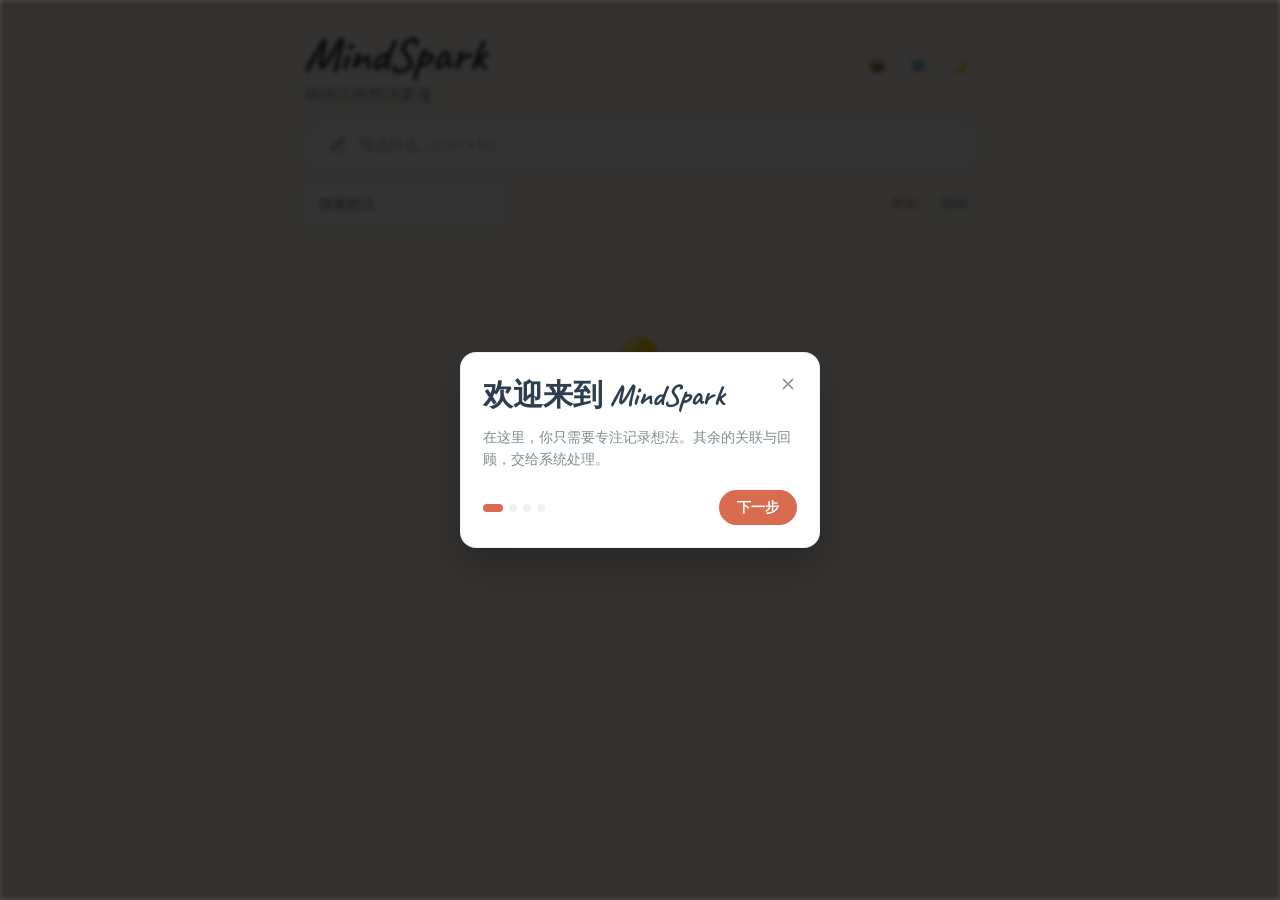
==== commit 627be427: "增加归档功能" ====
--- a/index.html
+++ b/index.html
@@ -26,6 +26,7 @@
                     </div>
                 </div>
                 <div style="display:flex; gap:8px;">
+                    <button onclick="toggleArchiveView()" id="archiveToggleBtn" title="归档">📦</button>
                     <button onclick="openSettings()" id="settingsBtn" title="设置">⚙️</button>
                     <button onclick="toggleTheme()" id="themeBtn" title="切换主题">🌙</button>
                 </div>
@@ -42,8 +43,7 @@
             </div>
 
             <div class="controls">
-                <input type="text" id="searchInput" placeholder="搜索想法..." 
-            style="max-width: 200px; margin-bottom:0;">
+                <input type="text" id="searchInput" placeholder="搜索想法..." style="max-width: 200px; margin-bottom:0;">
                 <div style="display:flex; gap:8px;">
                     <button onclick="setSort('time')" id="sortTimeBtn" style="color:var(--accent)">时间</button>
                     <button onclick="setSort('random')" id="sortRandomBtn">随机</button>
@@ -59,7 +59,7 @@
         </div>
 
         <!-- Load More Button -->
-        <div  id ="loadMoreContainer" style="text-align: center; margin-top:20px;">
+        <div id="loadMoreContainer" style="text-align: center; margin-top:20px;">
             <button id="loadMoreBtn" class="secondary-btn" style="display:none;" onclick="loadMoreNotes()">加载更多</button>
         </div>
 
@@ -79,6 +79,36 @@
                         <line x1="6" y1="6" x2="18" y2="18"></line>
                     </svg>
                 </button>
+            </div>
+
+            <div class="source-picker">
+                <div class="source-tabs">
+                    <button type="button" class="source-tab active" data-source-type="none"
+                        onclick="setSourceType('none')">无来源</button>
+                    <button type="button" class="source-tab" data-source-type="url"
+                        onclick="setSourceType('url')">链接</button>
+                    <button type="button" class="source-tab" data-source-type="image"
+                        onclick="setSourceType('image')">图片</button>
+                    <button type="button" class="source-tab" data-source-type="text"
+                        onclick="setSourceType('text')">文字</button>
+                </div>
+
+                <div id="sourceUrlGroup" class="source-panel" style="display:none;">
+                    <input type="text" id="sourceUrlInput" placeholder="粘贴链接...">
+                </div>
+
+                <div id="sourceImageGroup" class="source-panel" style="display:none;">
+                    <label class="source-dropzone" for="sourceImageInput" id="sourceDropzone">
+                        <span>点击上传图片，或在输入框中 Ctrl+V 粘贴截图</span>
+                    </label>
+                    <input type="file" id="sourceImageInput" accept="image/*" style="display:none;"
+                        onchange="handleSourceImageSelect(event)">
+                    <div id="sourcePreview" class="source-preview" style="display:none;"></div>
+                </div>
+
+                <div id="sourceTextGroup" class="source-panel" style="display:none;">
+                    <input type="text" id="sourceTextInput" placeholder="如：某本书第 X 页、与朋友聊天时...">
+                </div>
             </div>
 
             <textarea id="noteInput" class="modal-textarea" placeholder="写点什么..."></textarea>
@@ -115,6 +145,14 @@
                                 </path>
                             </svg>
                         </button>
+                        <button id="archiveBtn" onclick="toggleArchiveNote()" title="归档" class="icon-btn">
+                            <svg width="18" height="18" viewBox="0 0 24 24" fill="none" stroke="currentColor"
+                                stroke-width="2" stroke-linecap="round" stroke-linejoin="round">
+                                <polyline points="21 8 21 21 3 21 3 8"></polyline>
+                                <rect x="1" y="3" width="22" height="5"></rect>
+                                <line x1="10" y1="12" x2="14" y2="12"></line>
+                            </svg>
+                        </button>
                         <button onclick="startEditNote()" title="编辑" class="icon-btn">
                             <svg width="18" height="18" viewBox="0 0 24 24" fill="none" stroke="currentColor"
                                 stroke-width="2" stroke-linecap="round" stroke-linejoin="round">
@@ -141,6 +179,7 @@
 
             <!-- Detail Content -->
             <div class="detail-content">
+                <div id="detailSource" class="detail-source" style="display:none;"></div>
                 <div id="detailViewContent" class="detail-view-content"></div>
                 <textarea id="detailEditContent" class="detail-edit-textarea" style="display:none;"></textarea>
 
@@ -259,4 +298,4 @@
     <script src="script.js"></script>
 </body>
 
-</html>
+</html>
--- a/mindspark_lite.css
+++ b/mindspark_lite.css
@@ -45,6 +45,14 @@
     transition: background 0.3s, color 0.3s;
 }
 
+:where(.container, .sticky-header, header, .modal-box, .detail-header, .detail-content, .note-stats, .empty-state, .note-card, .input-trigger, .source-badge, .source-tab, .related-note, .onboarding-card, .detail-source) {
+    transition: background-color 0.3s, color 0.3s, border-color 0.3s;
+}
+
+:where(input[type="text"], input[type="password"], input[type="search"], input[type="number"], .form-select, .modal-textarea, .detail-edit-textarea, .secondary-small-btn, .secondary-btn, .source-dropzone, .source-preview) {
+    transition: background-color 0.3s, color 0.3s, border-color 0.3s;
+}
+
 .container {
     max-width: 720px;
     margin: 0 auto;
@@ -62,8 +70,10 @@
     z-index: 20;
     display: flex;
     flex-direction: column;
-    gap: 16px;              /* 内部元素间距 */
-    padding: 24px 0 0;       /* 顶部留白 24px，底部不留 */
+    gap: 16px;
+    /* 内部元素间距 */
+    padding: 24px 0 0;
+    /* 顶部留白 24px，底部不留 */
 }
 
 
@@ -181,6 +191,26 @@
     align-items: center;
 }
 
+.note-meta-left {
+    display: flex;
+    align-items: center;
+    gap: 8px;
+    min-width: 0;
+}
+
+.source-badge {
+    display: inline-flex;
+    align-items: center;
+    gap: 4px;
+    background: var(--bg-card-hover);
+    border: 1px solid var(--border);
+    border-radius: 999px;
+    padding: 2px 8px;
+    font-size: 12px;
+    color: var(--text-secondary);
+    white-space: nowrap;
+}
+
 .delete-btn {
     color: var(--text-secondary) !important;
     font-size: 0.85rem;
@@ -191,12 +221,6 @@
 
 .note-card:hover .delete-btn {
     opacity: 1;
-}
-
-@media (hover: none) {
-    .delete-btn {
-        opacity: 1;
-    }
 }
 
 .delete-btn.confirm {
@@ -354,6 +378,65 @@
     border-color: var(--accent);
 }
 
+.source-picker {
+    margin-bottom: 12px;
+}
+
+.source-tabs {
+    display: flex;
+    gap: 8px;
+    margin-bottom: 10px;
+}
+
+.source-tab {
+    border: 1px solid var(--border);
+    border-radius: 999px;
+    padding: 6px 12px;
+    color: var(--text-secondary);
+    background: transparent;
+}
+
+.source-tab.active {
+    border-color: var(--accent);
+    color: var(--accent);
+    background: var(--bg-card-hover);
+}
+
+.source-panel {
+    margin-bottom: 10px;
+}
+
+.source-dropzone {
+    border: 1px dashed var(--border);
+    border-radius: 12px;
+    padding: 12px;
+    color: var(--text-secondary);
+    text-align: center;
+    cursor: pointer;
+    display: block;
+    background: var(--bg-input);
+}
+
+.source-dropzone:hover {
+    border-color: var(--accent);
+    color: var(--text-primary);
+}
+
+.source-preview {
+    border: 1px solid var(--border);
+    border-radius: 12px;
+    padding: 10px;
+    background: var(--bg-input);
+}
+
+.source-preview img {
+    width: 100%;
+    max-height: 220px;
+    object-fit: contain;
+    border-radius: 8px;
+    margin-bottom: 8px;
+}
+
 /* --- Note Detail Modal --- */
 .detail-modal-box {
     display: flex;
@@ -804,3 +887,48 @@
         max-width: 100% !important;
     }
 }
+
+.detail-source {
+    margin-bottom: 20px;
+    padding: 12px 16px;
+    border: 1px solid var(--border);
+    background: var(--bg-card-hover);
+    border-radius: 12px;
+    font-size: 14px;
+}
+
+.detail-source-title {
+    font-size: 11px;
+    text-transform: uppercase;
+    letter-spacing: 0.5px;
+    color: var(--text-secondary);
+    margin-bottom: 8px;
+    opacity: 0.6;
+}
+
+.detail-source-link {
+    color: var(--accent);
+    word-break: break-all;
+    text-decoration: none;
+    font-weight: 600;
+}
+
+.detail-source-link:hover {
+    text-decoration: underline;
+}
+
+.detail-source-image {
+    width: 100%;
+    max-height: 320px;
+    object-fit: contain;
+    border-radius: 10px;
+    border: 1px solid var(--border);
+}
+
+.detail-source-text {
+    font-style: italic;
+    border-left: 3px solid var(--border);
+    padding-left: 12px;
+    line-height: 1.5;
+    color: var(--text-primary);
+}
